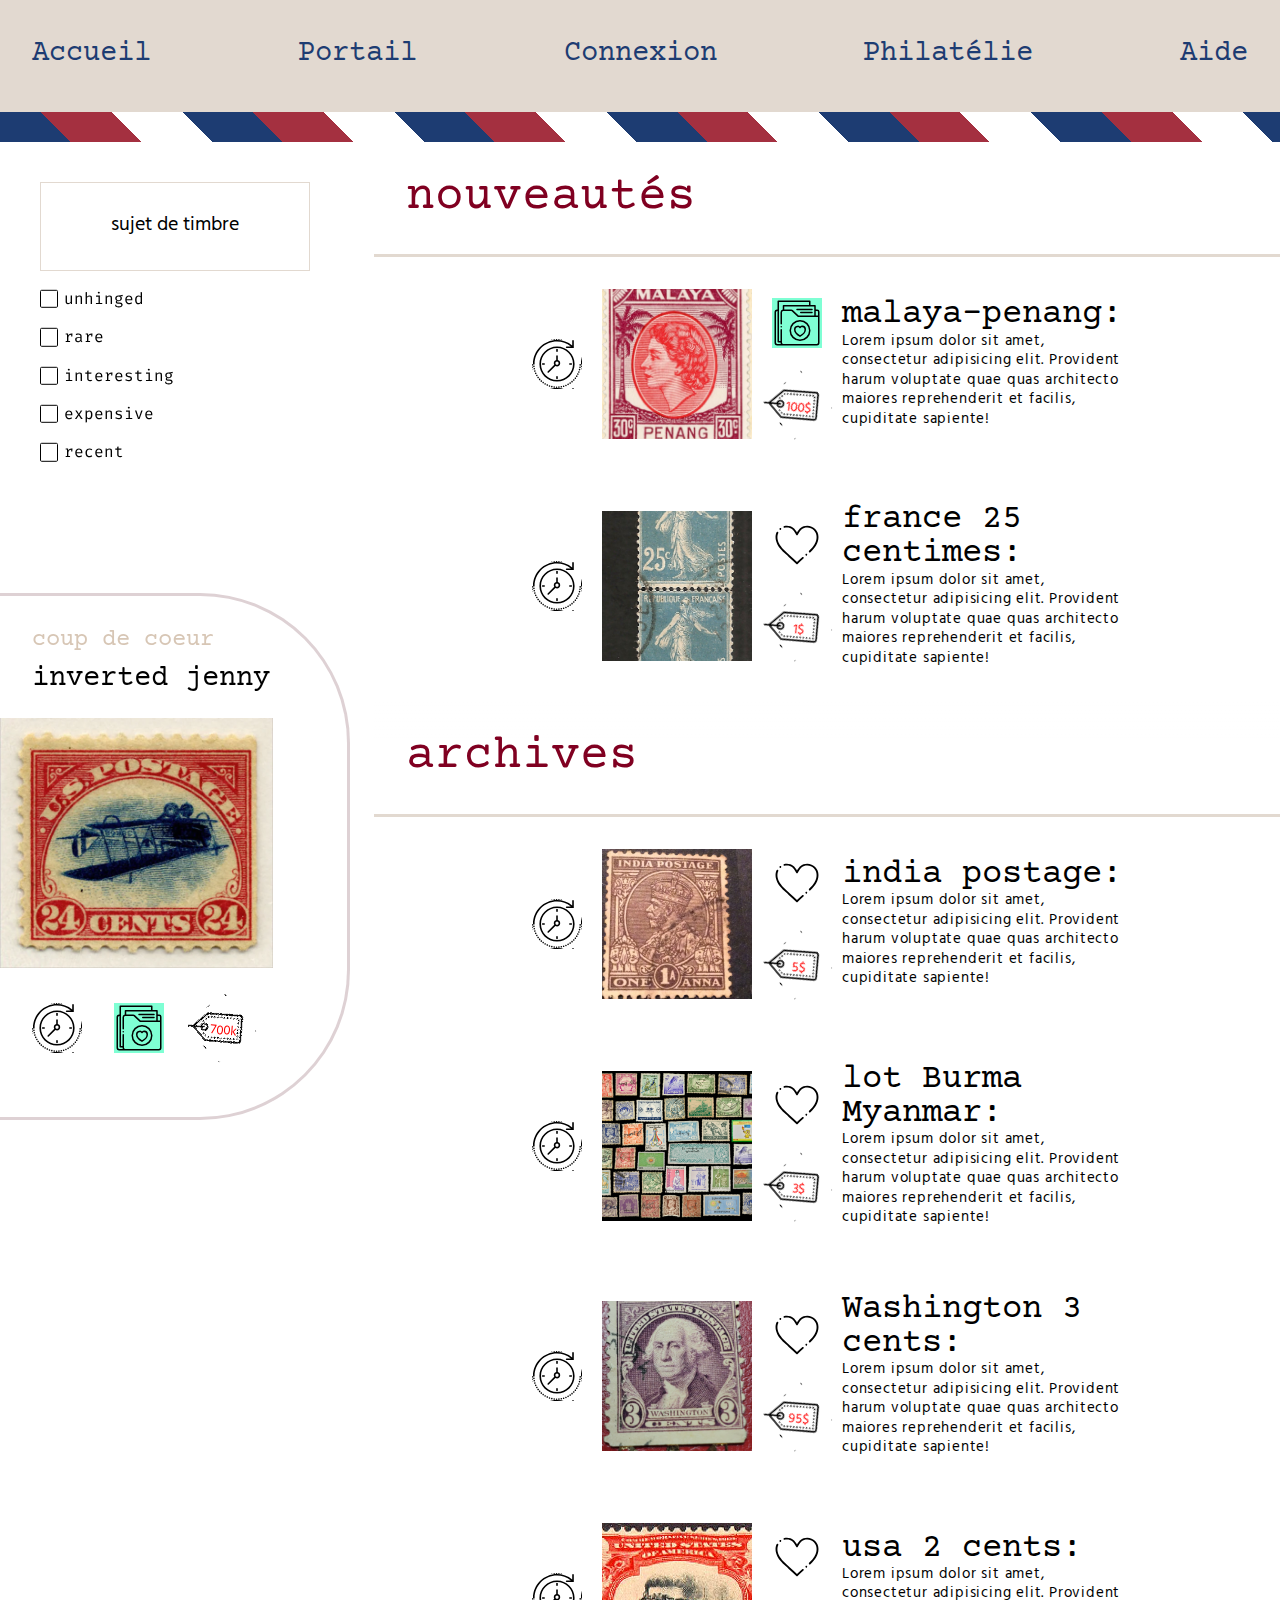
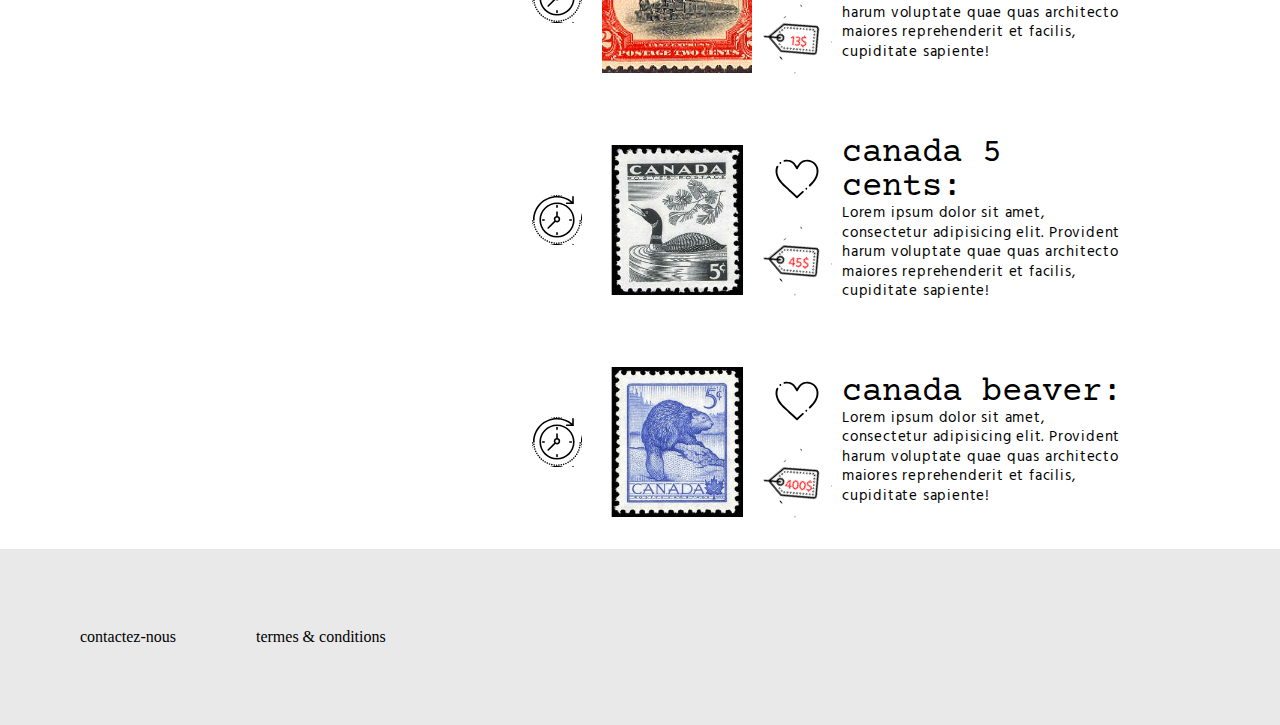
==== index.html @ ad372ed3 "orthographe" ====
<!DOCTYPE html>
<html lang="en">
<head>
    <meta charset="UTF-8">
    <meta http-equiv="X-UA-Compatible" content="IE=edge">
    <meta name="viewport" content="width=device-width, initial-scale=1.0">
    <link rel="stylesheet" href="assets/css/styles.css">
    <title>Stampee|Enchères</title>
</head>
<body>
    <nav class="nav-principale">
        <div class="nav-principale-toggle">
            <input id="menu-toggle" type="checkbox" />
            <label class="menu-close" for="menu-toggle">✕</label>
            <label class="menu-open" for="menu-toggle">☰</label>
            <div class="nav-principale-options">
                <a href="#">Accueil</a>
                <a href="#">Portail</a>
                <a href="#">Connexion</a>
                <a href="#">Philatélie</a>
                <a href="#">Aide</a>
            </div>
        </div>
    </nav>
    <div class="airmail-stripes"></div>

    <div class="sections-filtres-timbres">
        <div class="filtres-conteneur">
            <form class="filtres-catalogue">
                <select name="theme" id="">theme
                    <option value="">sujet de timbre</option>
                    <option value="dog">Dog</option>
                    <option value="cat">Cat</option>
                    <option value="hamster">Hamster</option>
                    <option value="parrot">Parrot</option>
                    <option value="spider">Spider</option>
                    <option value="goldfish">Goldfish</option>
                </select>
                <label>
                    <input type="checkbox" name="" id="">
                    unhinged
                </label>
                <label>
                    <input type="checkbox" name="" id="">
                    rare
                </label>
                <label>
                    <input type="checkbox" name="" id="">
                    interesting
                </label>
                <label>
                    <input type="checkbox" name="" id="">
                    expensive
                </label>
                <label>
                    <input type="checkbox" name="" id="">
                    recent
                </label>
            </form>
            <div class="carte-vedette-mini">
                <h3>coup de coeur</h3>
                <h4>inverted jenny</h4>
                <img src="assets/img/inverted-jenny.webp" alt="">
                <div class="timbre-boutons">
                    <button class="button timbre-temps"src="assets/icons/clock.svg"></button>
                    <button class="button timbre-suivre active"></button>
                    <button class="timbre-bid"><span>700k</span></button>
                </div>
            </div>
            
        </div>

        
        <div class="boite-cartes-timbre-catalogue">
            <h2 class="category-title">nouveautés</h2>
            <article class="carte-timbre-catalogue">
                <button class="button timbre-temps"src="assets/icons/clock.svg"></button>
                <img src="assets/img/malaya-penang-30cents.jpg" alt="">
                <div class="timbre-boutons">
                    <button class="button timbre-suivre active"></button>
                    <button class="timbre-bid active"><span>100$</span></button>
                </div>
                <div class="text-timbre">
                    <h4 class="timbre-nom">malaya-penang</h4>
                    <p class="timbre-description">Lorem ipsum dolor sit amet, consectetur adipisicing elit. Provident harum voluptate quae quas architecto maiores reprehenderit et facilis, cupiditate sapiente! </p>
                </div>
            </article>
            <article class="carte-timbre-catalogue">
                <button class="button timbre-temps"src="assets/icons/clock.svg"></button>
                <img src="assets/img/france-25centimes.jpg" alt="">
                <div class="timbre-boutons">
                    <button class="button timbre-suivre"></button>
                    <button class="timbre-bid"><span>1$</span></button>
                </div>
                <div class="text-timbre">
                    <h4 class="timbre-nom">france 25 centimes</h4>
                    <p class="timbre-description">Lorem ipsum dolor sit amet, consectetur adipisicing elit. Provident harum voluptate quae quas architecto maiores reprehenderit et facilis, cupiditate sapiente! </p>
                </div>
            </article>
            <h2 class="category-title">archives</h2>
            <article class="carte-timbre-catalogue">
                <button class="button timbre-temps"src="assets/icons/clock.svg"></button>
                <img src="assets/img/india-postage-1a.jpg" alt="">
                <div class="timbre-boutons">
                    <button class="button timbre-suivre"></button>
                    <button class="timbre-bid"><span>5$</span></button>
                </div>
                <div class="text-timbre">
                    <h4 class="timbre-nom">india postage</h4>
                    <p class="timbre-description">Lorem ipsum dolor sit amet, consectetur adipisicing elit. Provident harum voluptate quae quas architecto maiores reprehenderit et facilis, cupiditate sapiente! </p>
                </div>
            </article>
            <article class="carte-timbre-catalogue">
                <button class="button timbre-temps"src="assets/icons/clock.svg"></button>
                <img src="assets/img/lot-burma-myanmar.jpg" alt="">
                <div class="timbre-boutons">
                    <button class="button timbre-suivre"></button>
                    <button class="timbre-bid"><span>3$</span></button>
                </div>
                <div class="text-timbre">
                    <h4 class="timbre-nom">lot Burma Myanmar</h4>
                    <p class="timbre-description">Lorem ipsum dolor sit amet, consectetur adipisicing elit. Provident harum voluptate quae quas architecto maiores reprehenderit et facilis, cupiditate sapiente! </p>
                </div>
            </article>
            <article class="carte-timbre-catalogue">
                <button class="button timbre-temps"src="assets/icons/clock.svg"></button>
                <img src="assets/img/washington-3cents.webp" alt="">
                <div class="timbre-boutons">
                    <button class="button timbre-suivre"></button>
                    <button class="timbre-bid"><span>95$</span></button>
                </div>
                <div class="text-timbre">
                    <h4 class="timbre-nom">Washington 3 cents</h4>
                    <p class="timbre-description">Lorem ipsum dolor sit amet, consectetur adipisicing elit. Provident harum voluptate quae quas architecto maiores reprehenderit et facilis, cupiditate sapiente! </p>
                </div>
            </article>
            <article class="carte-timbre-catalogue">
                <button class="button timbre-temps"src="assets/icons/clock.svg"></button>
                <img src="assets/img/usa-2cents.jpg" alt="">
                <div class="timbre-boutons">
                    <button class="button timbre-suivre"></button>
                    <button class="timbre-bid"><span>13$</span></button>
                </div>
                <div class="text-timbre">
                    <h4 class="timbre-nom">usa 2 cents</h4>
                    <p class="timebre-description">Lorem ipsum dolor sit amet, consectetur adipisicing elit. Provident harum voluptate quae quas architecto maiores reprehenderit et facilis, cupiditate sapiente! </p>
                </div>
            </article>
            <article class="carte-timbre-catalogue">
                <button class="button timbre-temps"src="assets/icons/clock.svg"></button>
                <img src="assets/img/canada-5cents.jpg" alt="">
                <div class="timbre-boutons">
                    <button class="button timbre-suivre"></button>
                    <button class="timbre-bid"><span>45$</span></button>
                </div>
                <div class="text-timbre">
                    <h4 class="timbre-nom">canada 5 cents</h4>
                    <p class="timebre-description">Lorem ipsum dolor sit amet, consectetur adipisicing elit. Provident harum voluptate quae quas architecto maiores reprehenderit et facilis, cupiditate sapiente! </p>
                </div>
            </article>
            <article class="carte-timbre-catalogue">
                <button class="button timbre-temps"src="assets/icons/clock.svg"></button>
                <img src="assets/img/canada-5cents-beaver.jpg" alt="">
                <div class="timbre-boutons">
                    <button class="button timbre-suivre"></button>
                    <button class="timbre-bid"><span>400$</span></button>
                </div>
                <div class="text-timbre">
                    <h4 class="timbre-nom">canada beaver</h4>
                    <p class="timebre-description">Lorem ipsum dolor sit amet, consectetur adipisicing elit. Provident harum voluptate quae quas architecto maiores reprehenderit et facilis, cupiditate sapiente! </p>
                </div>
            </article>
        </div>
    </div>

    <footer>
        <nav class="nav-secondaire">
            <a href="#">contactez-nous</a>
            <a href="#">termes & conditions</a>
        </nav>
    </footer>
    
</body>
</html>
---- assets/css/styles.css ----
/*variables*/
@import url(variables/colours.css);
@import url(variables/spacing.css);
@import url(variables/typography.css);
/*reset*/
@import url(reset/reset.css);

/*base*/
@import url(base/spacing.css);
@import url(base/typography.css);

/*components*/
@import url(components/carte-timbre-catalogue.css);
@import url(components/filtres-catalogue.css);
@import url(components/cate-timbre-vedette.css);
@import url(components/carte-vedette-mini.css);

/*layouts*/
@import url(layouts/sections-filtres-timbres.css);
@import url(layouts/nav-principale.css);
@import url(layouts/nav-secondaire.css);
@import url(layouts/boite-cartes-timbre-catalogue.css);
@import url(layouts/filtres-conteneur.css);

/*atoms*/
@import url(atoms/button.css);
@import url(atoms/category-title.css);
@import url(atoms/timbre-bid.css);
@import url(atoms/timbre-suivre.css);
@import url(atoms/select.css);
@import url(atoms/timbre-temps.css);
@import url(atoms/airmail-stripes.css);
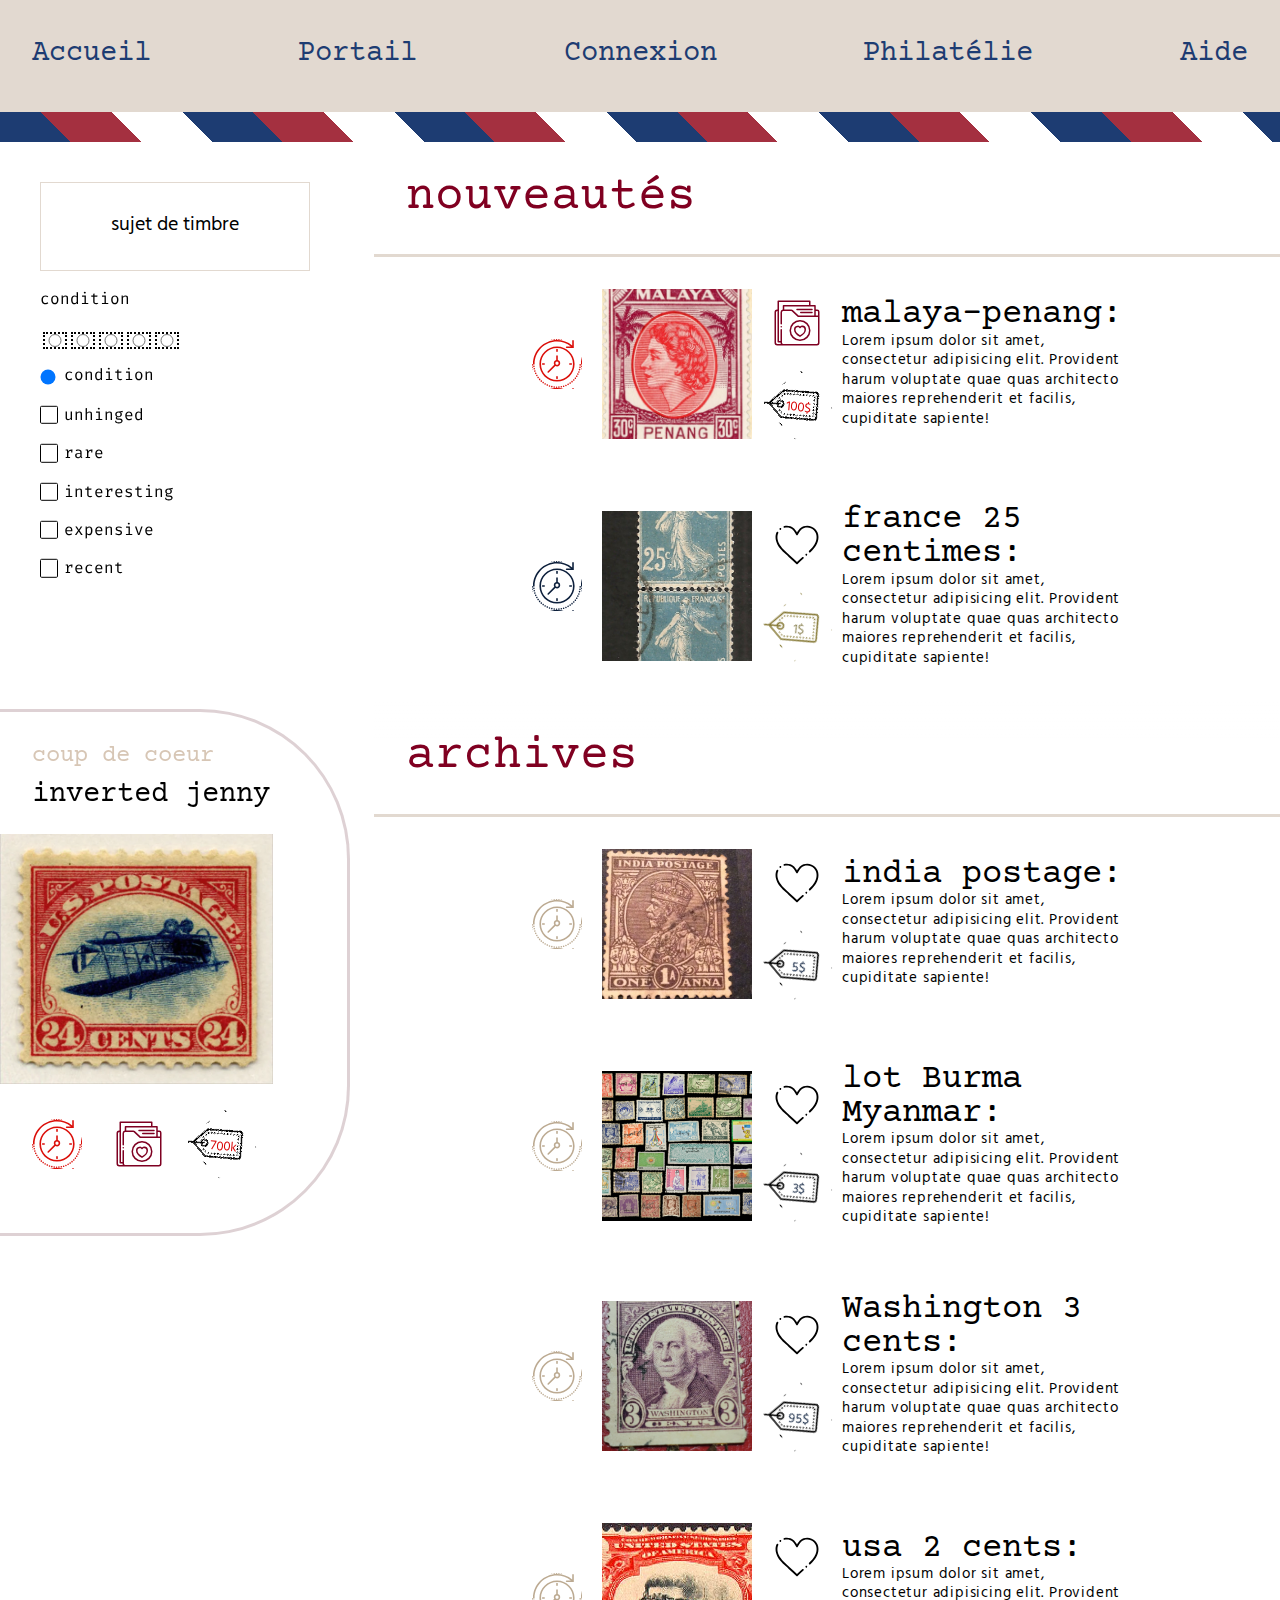
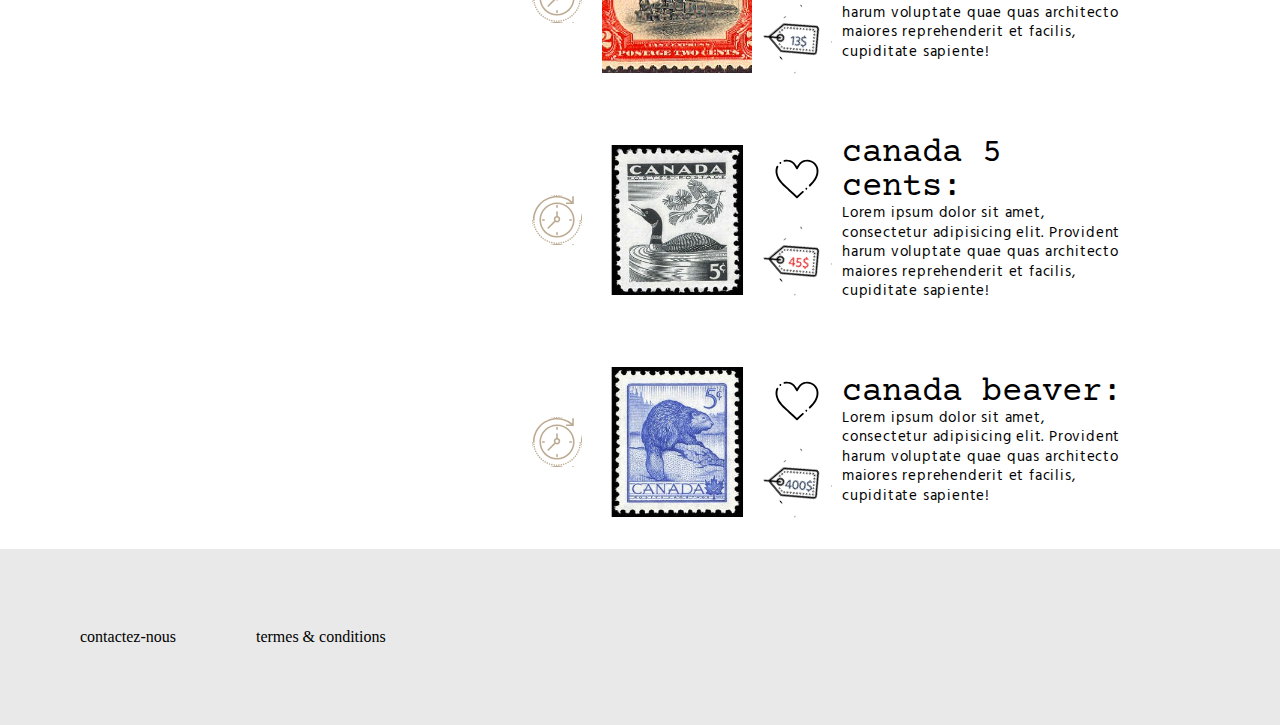
==== commit 74bb1845: "buttons, and starting on filters" ====
--- a/index.html
+++ b/index.html
@@ -36,6 +36,20 @@
                     <option value="spider">Spider</option>
                     <option value="goldfish">Goldfish</option>
                 </select>
+                <div class="section-radios">
+                    <label for="condition">condition</label>
+                    <div>
+                        <input type="radio" name="condition" value="1">
+                        <input type="radio" name="condition" value="2">
+                        <input type="radio" name="condition" value="3">
+                        <input type="radio" name="condition" value="4">
+                        <input type="radio" name="condition" value="5">
+                    </div>
+                </div>
+                <label>
+                    <input type="range" name="filter-condition" id="">
+                    condition
+                </label>
                 <label>
                     <input type="checkbox" name="" id="">
                     unhinged
@@ -57,14 +71,15 @@
                     recent
                 </label>
             </form>
+
             <div class="carte-vedette-mini">
                 <h3>coup de coeur</h3>
                 <h4>inverted jenny</h4>
                 <img src="assets/img/inverted-jenny.webp" alt="">
                 <div class="timbre-boutons">
-                    <button class="button timbre-temps"src="assets/icons/clock.svg"></button>
+                    <button data-timeup="soon" class="button timbre-temps"src="assets/icons/clock.svg"></button>
                     <button class="button timbre-suivre active"></button>
-                    <button class="timbre-bid"><span>700k</span></button>
+                    <button  data-bid="outbid" class="timbre-bid"><span>700k</span></button>
                 </div>
             </div>
             
@@ -72,74 +87,81 @@
 
         
         <div class="boite-cartes-timbre-catalogue">
+
             <h2 class="category-title">nouveautés</h2>
             <article class="carte-timbre-catalogue">
-                <button class="button timbre-temps"src="assets/icons/clock.svg"></button>
+                <button data-timeup="soon" class="button timbre-temps" src="assets/icons/clock.svg"></button>
                 <img src="assets/img/malaya-penang-30cents.jpg" alt="">
                 <div class="timbre-boutons">
                     <button class="button timbre-suivre active"></button>
-                    <button class="timbre-bid active"><span>100$</span></button>
+                    <button data-bid="outbid" class="timbre-bid active"><span>100$</span></button>
                 </div>
                 <div class="text-timbre">
                     <h4 class="timbre-nom">malaya-penang</h4>
                     <p class="timbre-description">Lorem ipsum dolor sit amet, consectetur adipisicing elit. Provident harum voluptate quae quas architecto maiores reprehenderit et facilis, cupiditate sapiente! </p>
                 </div>
             </article>
-            <article class="carte-timbre-catalogue">
-                <button class="button timbre-temps"src="assets/icons/clock.svg"></button>
+
+            <article class="carte-timbre-catalogue">
+                <button data-timeup="later" class="button timbre-temps"src="assets/icons/clock.svg"></button>
                 <img src="assets/img/france-25centimes.jpg" alt="">
                 <div class="timbre-boutons">
                     <button class="button timbre-suivre"></button>
-                    <button class="timbre-bid"><span>1$</span></button>
+                    <button data-bid="front-runner" class="timbre-bid"><span>1$</span></button>
                 </div>
                 <div class="text-timbre">
                     <h4 class="timbre-nom">france 25 centimes</h4>
                     <p class="timbre-description">Lorem ipsum dolor sit amet, consectetur adipisicing elit. Provident harum voluptate quae quas architecto maiores reprehenderit et facilis, cupiditate sapiente! </p>
                 </div>
             </article>
+
             <h2 class="category-title">archives</h2>
-            <article class="carte-timbre-catalogue">
-                <button class="button timbre-temps"src="assets/icons/clock.svg"></button>
+
+            <article class="carte-timbre-catalogue">
+                <button data-timeup="over" class="button timbre-temps"src="assets/icons/clock.svg"></button>
                 <img src="assets/img/india-postage-1a.jpg" alt="">
                 <div class="timbre-boutons">
                     <button class="button timbre-suivre"></button>
-                    <button class="timbre-bid"><span>5$</span></button>
+                    <button  data-bid="" class="timbre-bid"><span>5$</span></button>
                 </div>
                 <div class="text-timbre">
                     <h4 class="timbre-nom">india postage</h4>
                     <p class="timbre-description">Lorem ipsum dolor sit amet, consectetur adipisicing elit. Provident harum voluptate quae quas architecto maiores reprehenderit et facilis, cupiditate sapiente! </p>
                 </div>
             </article>
-            <article class="carte-timbre-catalogue">
-                <button class="button timbre-temps"src="assets/icons/clock.svg"></button>
+
+            <article class="carte-timbre-catalogue">
+                <button data-timeup="over" class="button timbre-temps"src="assets/icons/clock.svg"></button>
                 <img src="assets/img/lot-burma-myanmar.jpg" alt="">
                 <div class="timbre-boutons">
                     <button class="button timbre-suivre"></button>
-                    <button class="timbre-bid"><span>3$</span></button>
+                    <button  data-bid="" class="timbre-bid"><span>3$</span></button>
                 </div>
                 <div class="text-timbre">
                     <h4 class="timbre-nom">lot Burma Myanmar</h4>
                     <p class="timbre-description">Lorem ipsum dolor sit amet, consectetur adipisicing elit. Provident harum voluptate quae quas architecto maiores reprehenderit et facilis, cupiditate sapiente! </p>
                 </div>
             </article>
-            <article class="carte-timbre-catalogue">
-                <button class="button timbre-temps"src="assets/icons/clock.svg"></button>
+
+            <article class="carte-timbre-catalogue">
+                <button data-timeup="over" class="button timbre-temps"src="assets/icons/clock.svg"></button>
                 <img src="assets/img/washington-3cents.webp" alt="">
                 <div class="timbre-boutons">
                     <button class="button timbre-suivre"></button>
-                    <button class="timbre-bid"><span>95$</span></button>
+                    <button data-bid="" class="timbre-bid"><span>95$</span></button>
                 </div>
                 <div class="text-timbre">
                     <h4 class="timbre-nom">Washington 3 cents</h4>
                     <p class="timbre-description">Lorem ipsum dolor sit amet, consectetur adipisicing elit. Provident harum voluptate quae quas architecto maiores reprehenderit et facilis, cupiditate sapiente! </p>
                 </div>
             </article>
-            <article class="carte-timbre-catalogue">
-                <button class="button timbre-temps"src="assets/icons/clock.svg"></button>
+
+            <article class="carte-timbre-catalogue">
+                <button data-timeup="over" class="button timbre-temps"src="assets/icons/clock.svg"></button>
                 <img src="assets/img/usa-2cents.jpg" alt="">
                 <div class="timbre-boutons">
                     <button class="button timbre-suivre"></button>
-                    <button class="timbre-bid"><span>13$</span></button>
+                    <button data-bid="" class="timbre-bid"><span>13$</span></button>
                 </div>
                 <div class="text-timbre">
                     <h4 class="timbre-nom">usa 2 cents</h4>
@@ -147,29 +169,31 @@
                 </div>
             </article>
             <article class="carte-timbre-catalogue">
-                <button class="button timbre-temps"src="assets/icons/clock.svg"></button>
+                <button data-timeup="over" class="button timbre-temps"src="assets/icons/clock.svg"></button>
                 <img src="assets/img/canada-5cents.jpg" alt="">
                 <div class="timbre-boutons">
                     <button class="button timbre-suivre"></button>
-                    <button class="timbre-bid"><span>45$</span></button>
+                    <button data-bid="outbid" class="timbre-bid"><span>45$</span></button>
                 </div>
                 <div class="text-timbre">
                     <h4 class="timbre-nom">canada 5 cents</h4>
                     <p class="timebre-description">Lorem ipsum dolor sit amet, consectetur adipisicing elit. Provident harum voluptate quae quas architecto maiores reprehenderit et facilis, cupiditate sapiente! </p>
                 </div>
             </article>
-            <article class="carte-timbre-catalogue">
-                <button class="button timbre-temps"src="assets/icons/clock.svg"></button>
+
+            <article class="carte-timbre-catalogue">
+                <button data-timeup="over" class="button timbre-temps"src="assets/icons/clock.svg"></button>
                 <img src="assets/img/canada-5cents-beaver.jpg" alt="">
                 <div class="timbre-boutons">
                     <button class="button timbre-suivre"></button>
-                    <button class="timbre-bid"><span>400$</span></button>
+                    <button data-bid="" class="timbre-bid"><span>400$</span></button>
                 </div>
                 <div class="text-timbre">
                     <h4 class="timbre-nom">canada beaver</h4>
                     <p class="timebre-description">Lorem ipsum dolor sit amet, consectetur adipisicing elit. Provident harum voluptate quae quas architecto maiores reprehenderit et facilis, cupiditate sapiente! </p>
                 </div>
             </article>
+
         </div>
     </div>
 
--- a/assets/css/styles.css
+++ b/assets/css/styles.css
@@ -14,6 +14,7 @@
 @import url(components/filtres-catalogue.css);
 @import url(components/cate-timbre-vedette.css);
 @import url(components/carte-vedette-mini.css);
+@import url(components/section-radios.css);
 
 /*layouts*/
 @import url(layouts/sections-filtres-timbres.css);
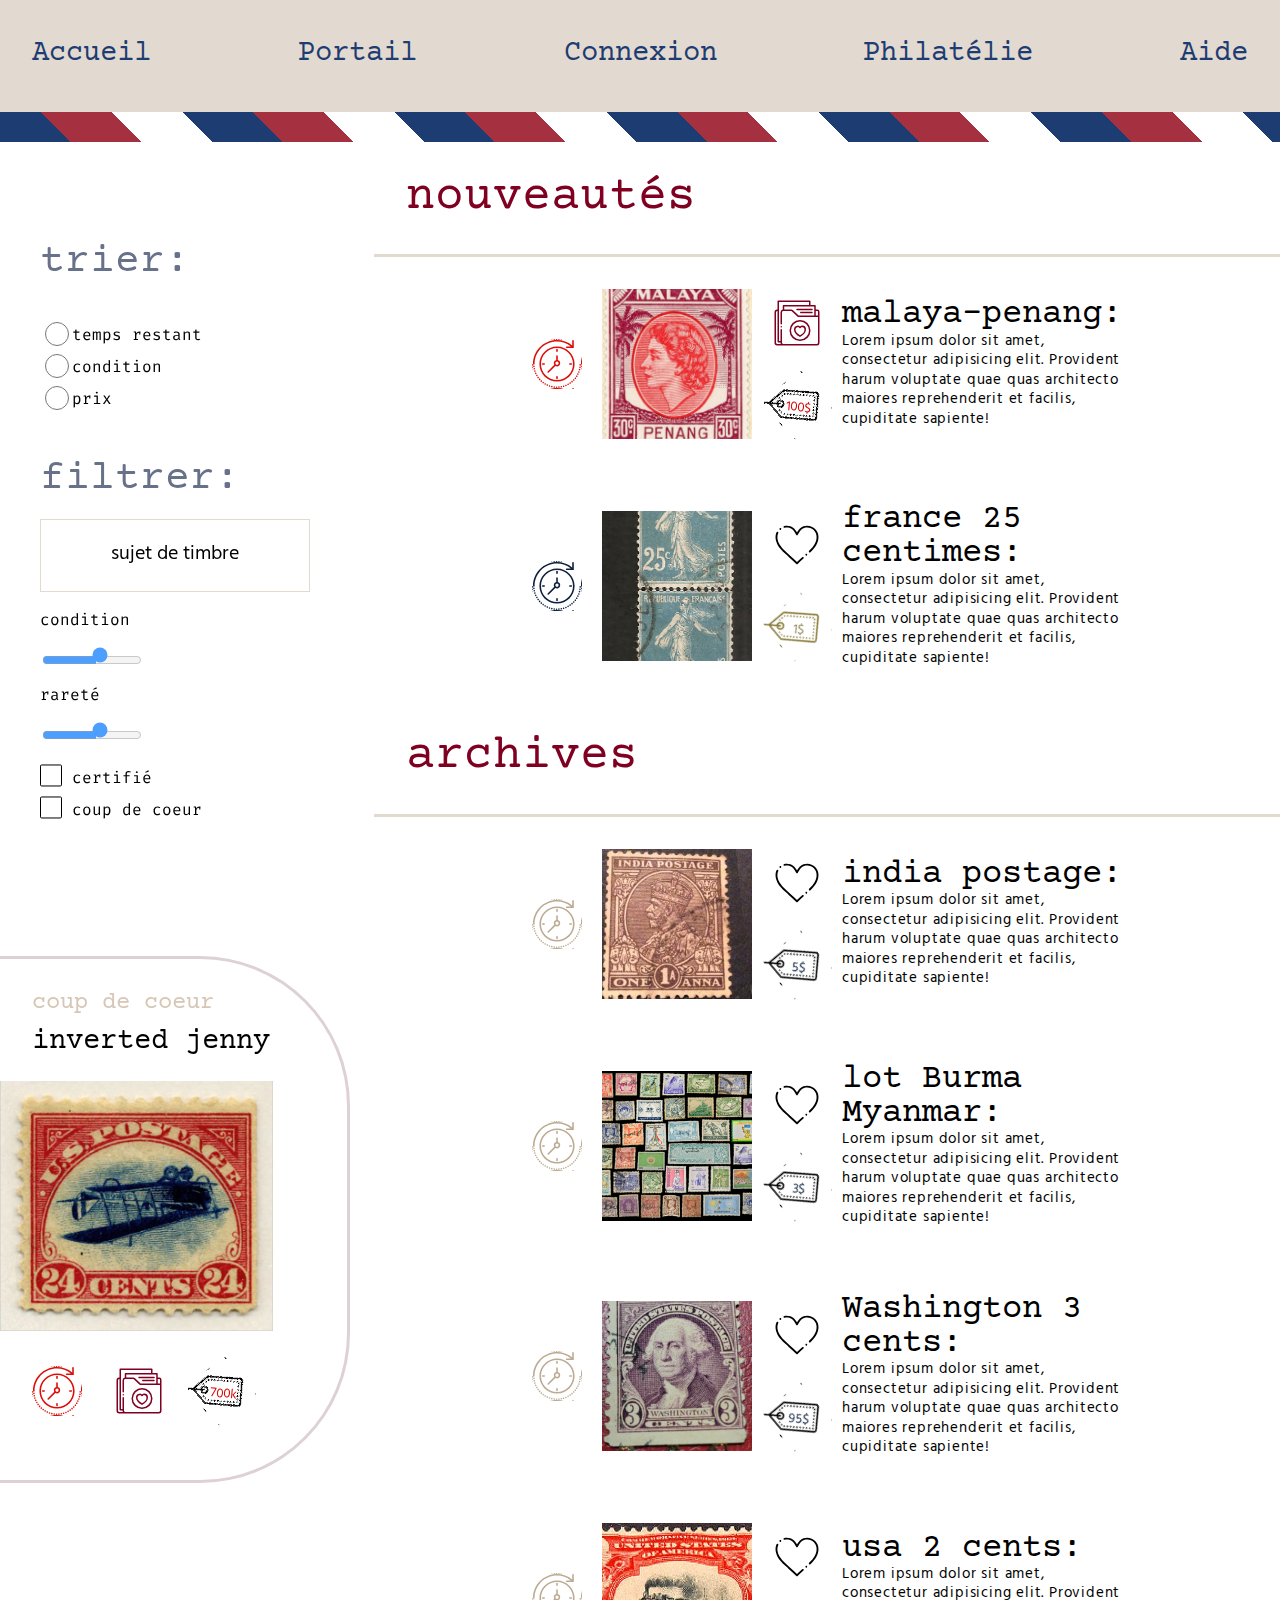
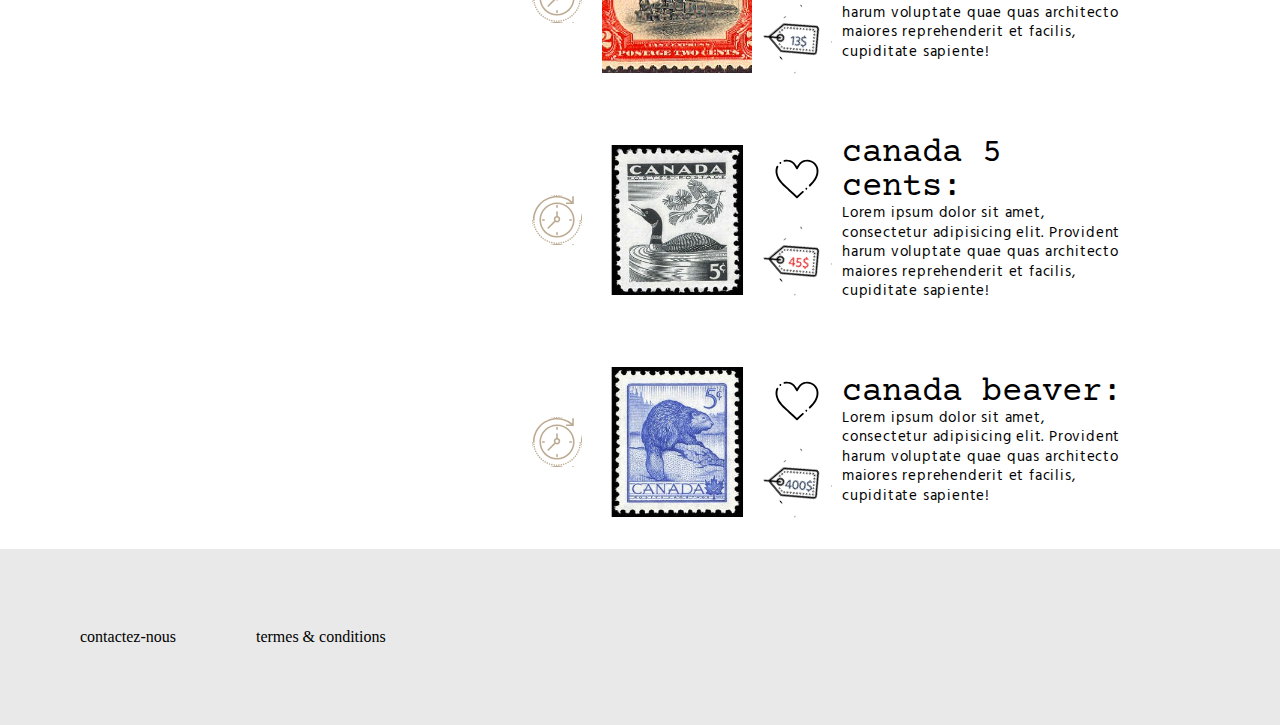
==== commit b9cacd57: "filtres etc." ====
--- a/index.html
+++ b/index.html
@@ -27,49 +27,67 @@
     <div class="sections-filtres-timbres">
         <div class="filtres-conteneur">
             <form class="filtres-catalogue">
+                <h2>trier: </h2>    
+                <div class="section-radios">
+                    <div class="ascendant">
+                        <input type="radio" name="ordre-sujet" value="temps" id="temps">
+                        <label for="temps">
+                            temps&nbsp;restant
+                        </label>
+                    </div>
+                    <div class="ascendant">
+                        <input type="radio" name="ordre-sujet" value="condition" id="condition">
+                        <label for="condition">
+                            condition
+                        </label>
+                    </div>
+                    <div class="ascendant">
+                        <input type="radio" name="ordre-sujet" value="prix" id="prix">
+                        <label for="prix">
+                            prix
+                        </label>
+                    </div>
+                </div>
+
+                <h2>filtrer: </h2>   
                 <select name="theme" id="">theme
                     <option value="">sujet de timbre</option>
-                    <option value="dog">Dog</option>
-                    <option value="cat">Cat</option>
-                    <option value="hamster">Hamster</option>
-                    <option value="parrot">Parrot</option>
-                    <option value="spider">Spider</option>
-                    <option value="goldfish">Goldfish</option>
+                    <option value="animal">animal</option>
+                    <option value="art">art</option>
+                    <option value="historique">historique</option>
+                    <option value="nature">nature</option>
+                    <option value="personne">personne</option>
+                    <option value="vehicule">vehicule</option>
                 </select>
-                <div class="section-radios">
-                    <label for="condition">condition</label>
+
+                <div class="range-filtres">
+                    <label>
+                        condition
+                    </label>
+                    <input type="range" name="filter-condition" id="" min="0" max="5" step="1">
+                </div>
+                <div class="range-filtres">
+                    <label>
+                        rareté
+                    </label>
+                    <input type="range" name="filter-rareté" id="" min="0" max="5" step="1">
+                </div>
+                
+                <div class="checkbox-filtres">
                     <div>
-                        <input type="radio" name="condition" value="1">
-                        <input type="radio" name="condition" value="2">
-                        <input type="radio" name="condition" value="3">
-                        <input type="radio" name="condition" value="4">
-                        <input type="radio" name="condition" value="5">
-                    </div>
-                </div>
-                <label>
-                    <input type="range" name="filter-condition" id="">
-                    condition
-                </label>
-                <label>
-                    <input type="checkbox" name="" id="">
-                    unhinged
-                </label>
-                <label>
-                    <input type="checkbox" name="" id="">
-                    rare
-                </label>
-                <label>
-                    <input type="checkbox" name="" id="">
-                    interesting
-                </label>
-                <label>
-                    <input type="checkbox" name="" id="">
-                    expensive
-                </label>
-                <label>
-                    <input type="checkbox" name="" id="">
-                    recent
-                </label>
+                        <input type="checkbox" name="certifie" id="certifie">
+                        <label for="certifie">
+                            certifié
+                        </label>
+                    </div>
+
+                    <div>
+                        <input type="checkbox" name="coup-de-coeur" id="coup-de-coeur">
+                        <label for="coup-de-coeur">
+                            coup de coeur
+                        </label>
+                    </div>
+                </div>
             </form>
 
             <div class="carte-vedette-mini">
--- a/assets/css/styles.css
+++ b/assets/css/styles.css
@@ -31,5 +31,7 @@
 @import url(atoms/select.css);
 @import url(atoms/timbre-temps.css);
 @import url(atoms/airmail-stripes.css);
+@import url(atoms/range-filtres.css);
+@import url(atoms/checkbox-filtres.css);
 
 
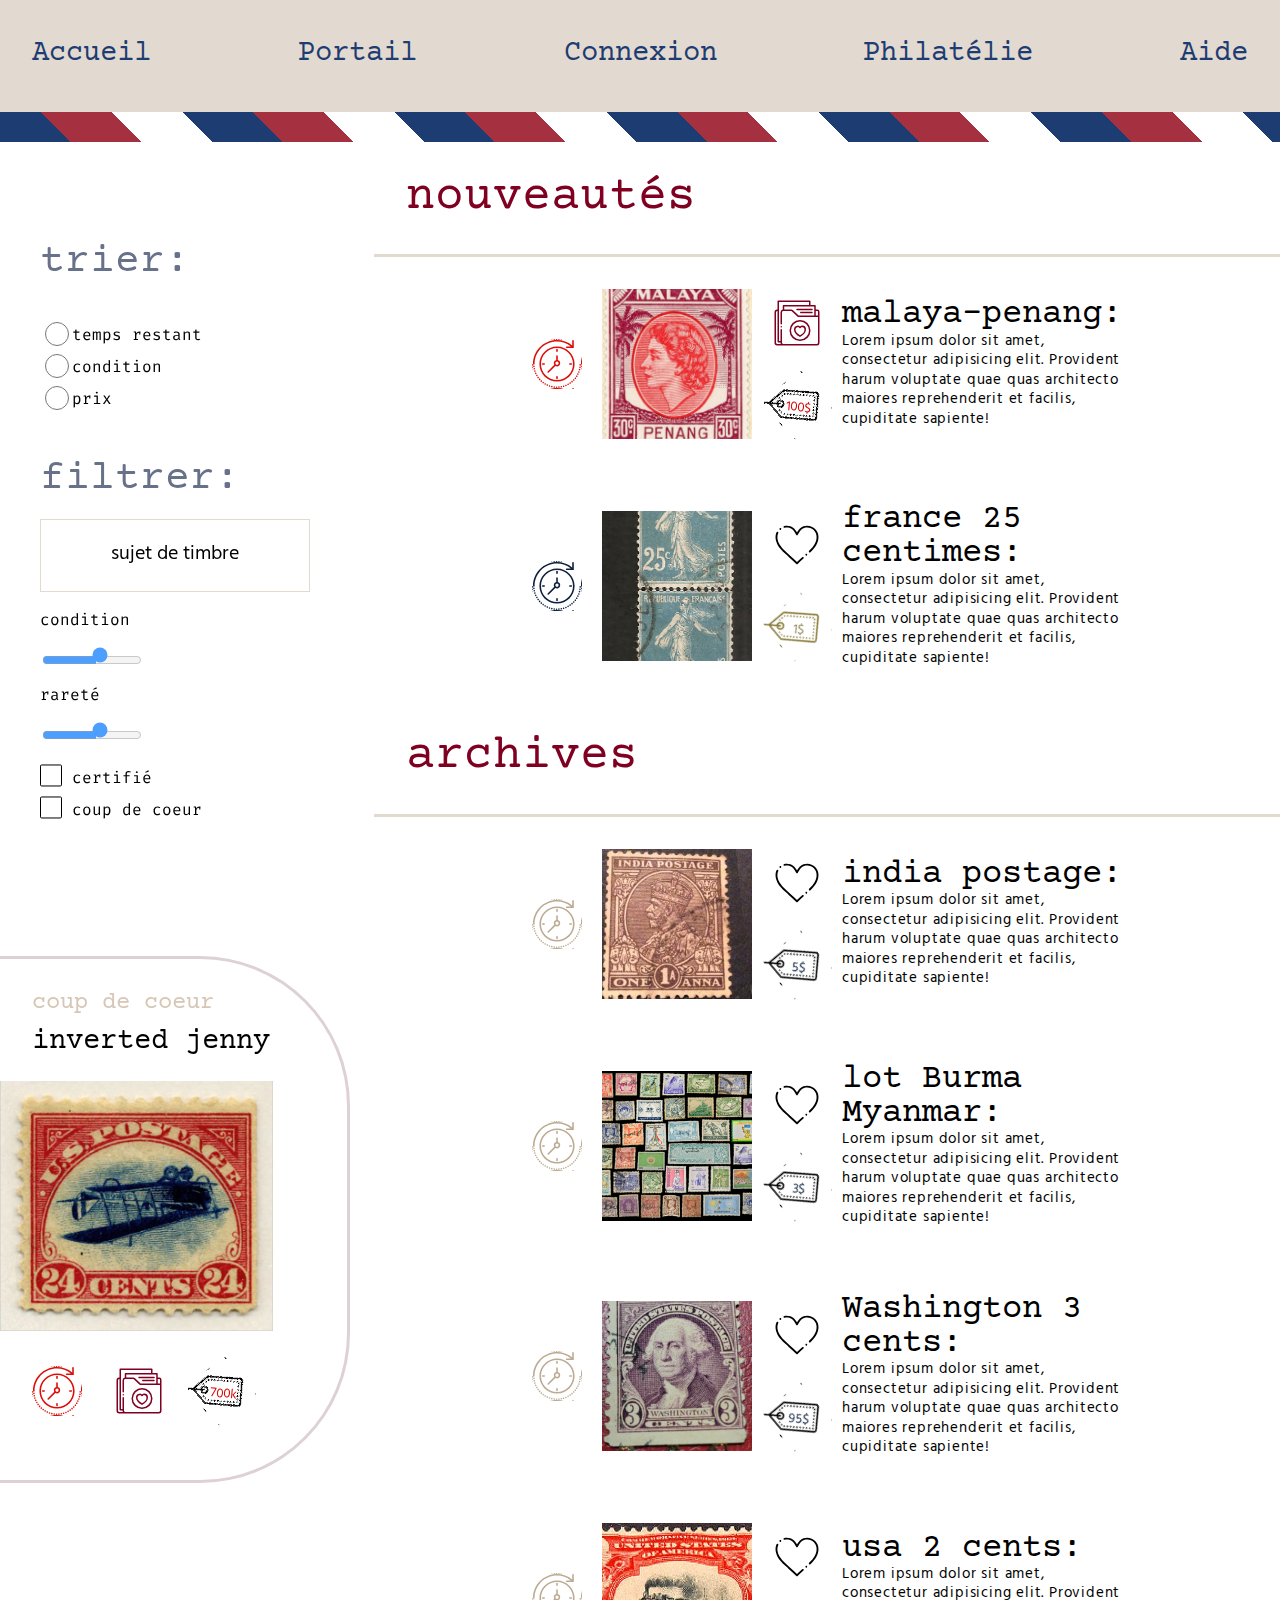
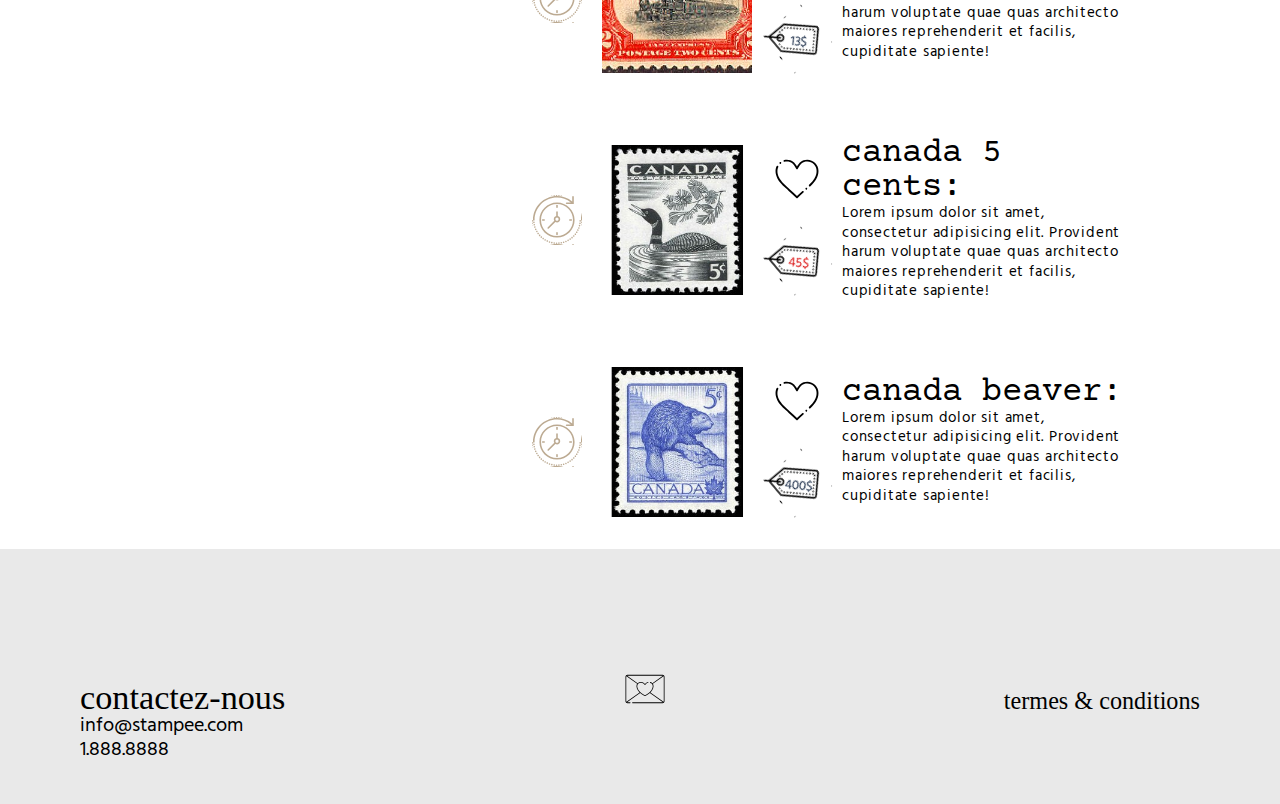
==== commit cfa8307b: "nav secondaire," ====
--- a/index.html
+++ b/index.html
@@ -217,8 +217,14 @@
 
     <footer>
         <nav class="nav-secondaire">
-            <a href="#">contactez-nous</a>
-            <a href="#">termes & conditions</a>
+            <div>
+                <a class="contact" href="#">contactez-nous</a>
+                <p>info@stampee.com</p>
+                <p>1.888.8888</p>
+            </div>
+            <div class="nav-image"></div>
+
+            <a class="terms-and-conditions" href="#">termes & conditions</a>
         </nav>
     </footer>
     
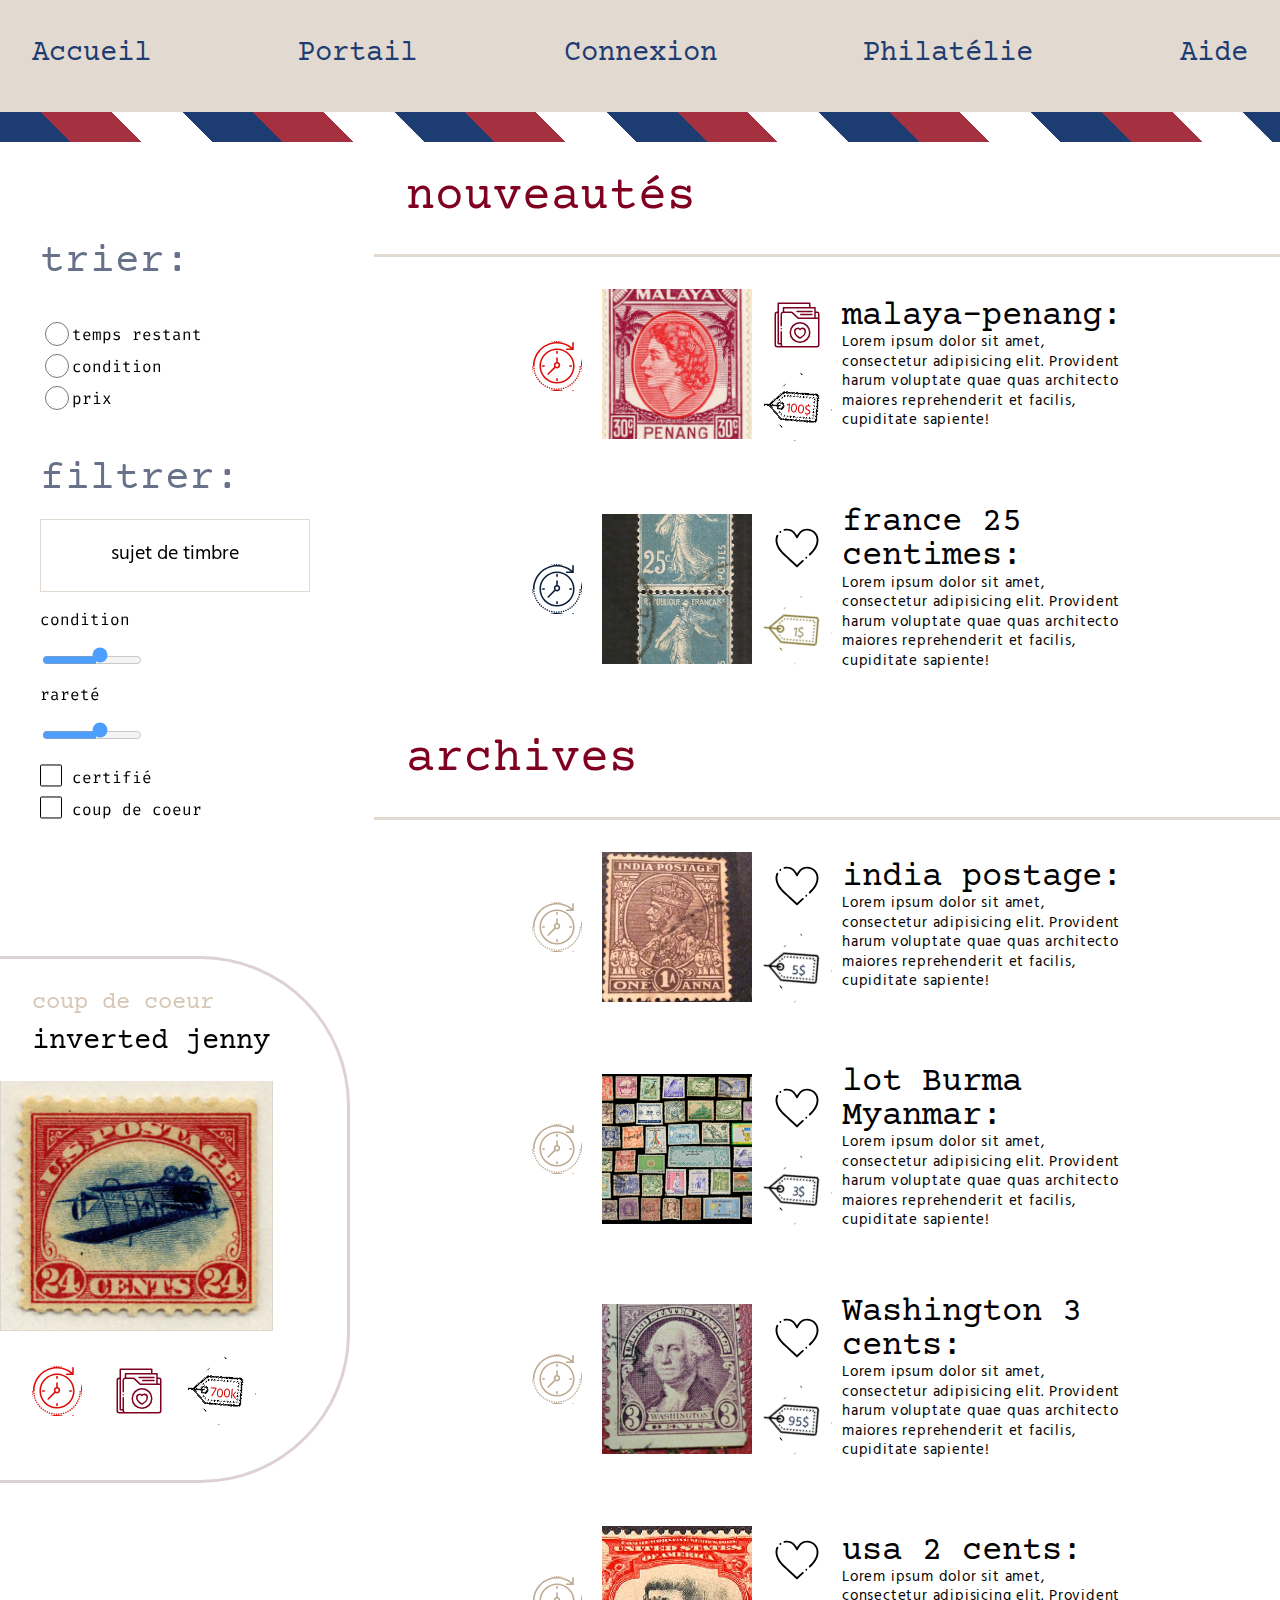
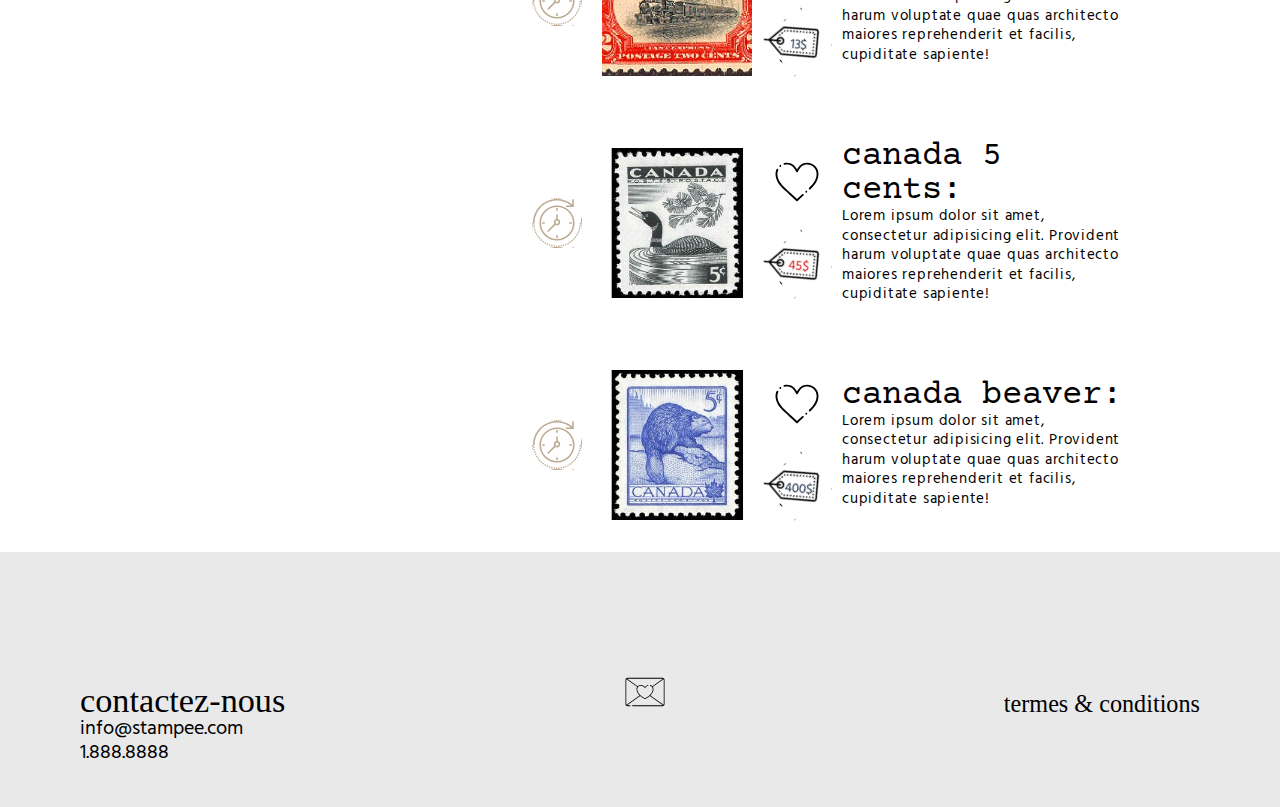
==== commit f19a11e5: "one stamp page" ====
--- a/index.html
+++ b/index.html
@@ -109,7 +109,9 @@
             <h2 class="category-title">nouveautés</h2>
             <article class="carte-timbre-catalogue">
                 <button data-timeup="soon" class="button timbre-temps" src="assets/icons/clock.svg"></button>
-                <img src="assets/img/malaya-penang-30cents.jpg" alt="">
+                <a href="./page-timbre.html">
+                    <img src="assets/img/malaya-penang-30cents.jpg" alt="" >
+                </a>
                 <div class="timbre-boutons">
                     <button class="button timbre-suivre active"></button>
                     <button data-bid="outbid" class="timbre-bid active"><span>100$</span></button>
--- a/assets/css/styles.css
+++ b/assets/css/styles.css
@@ -15,6 +15,7 @@
 @import url(components/cate-timbre-vedette.css);
 @import url(components/carte-vedette-mini.css);
 @import url(components/section-radios.css);
+@import url(components/boite-timbre-seul.css);
 
 /*layouts*/
 @import url(layouts/sections-filtres-timbres.css);
@@ -33,5 +34,6 @@
 @import url(atoms/airmail-stripes.css);
 @import url(atoms/range-filtres.css);
 @import url(atoms/checkbox-filtres.css);
+@import url(atoms/image-principale.css);
 
 
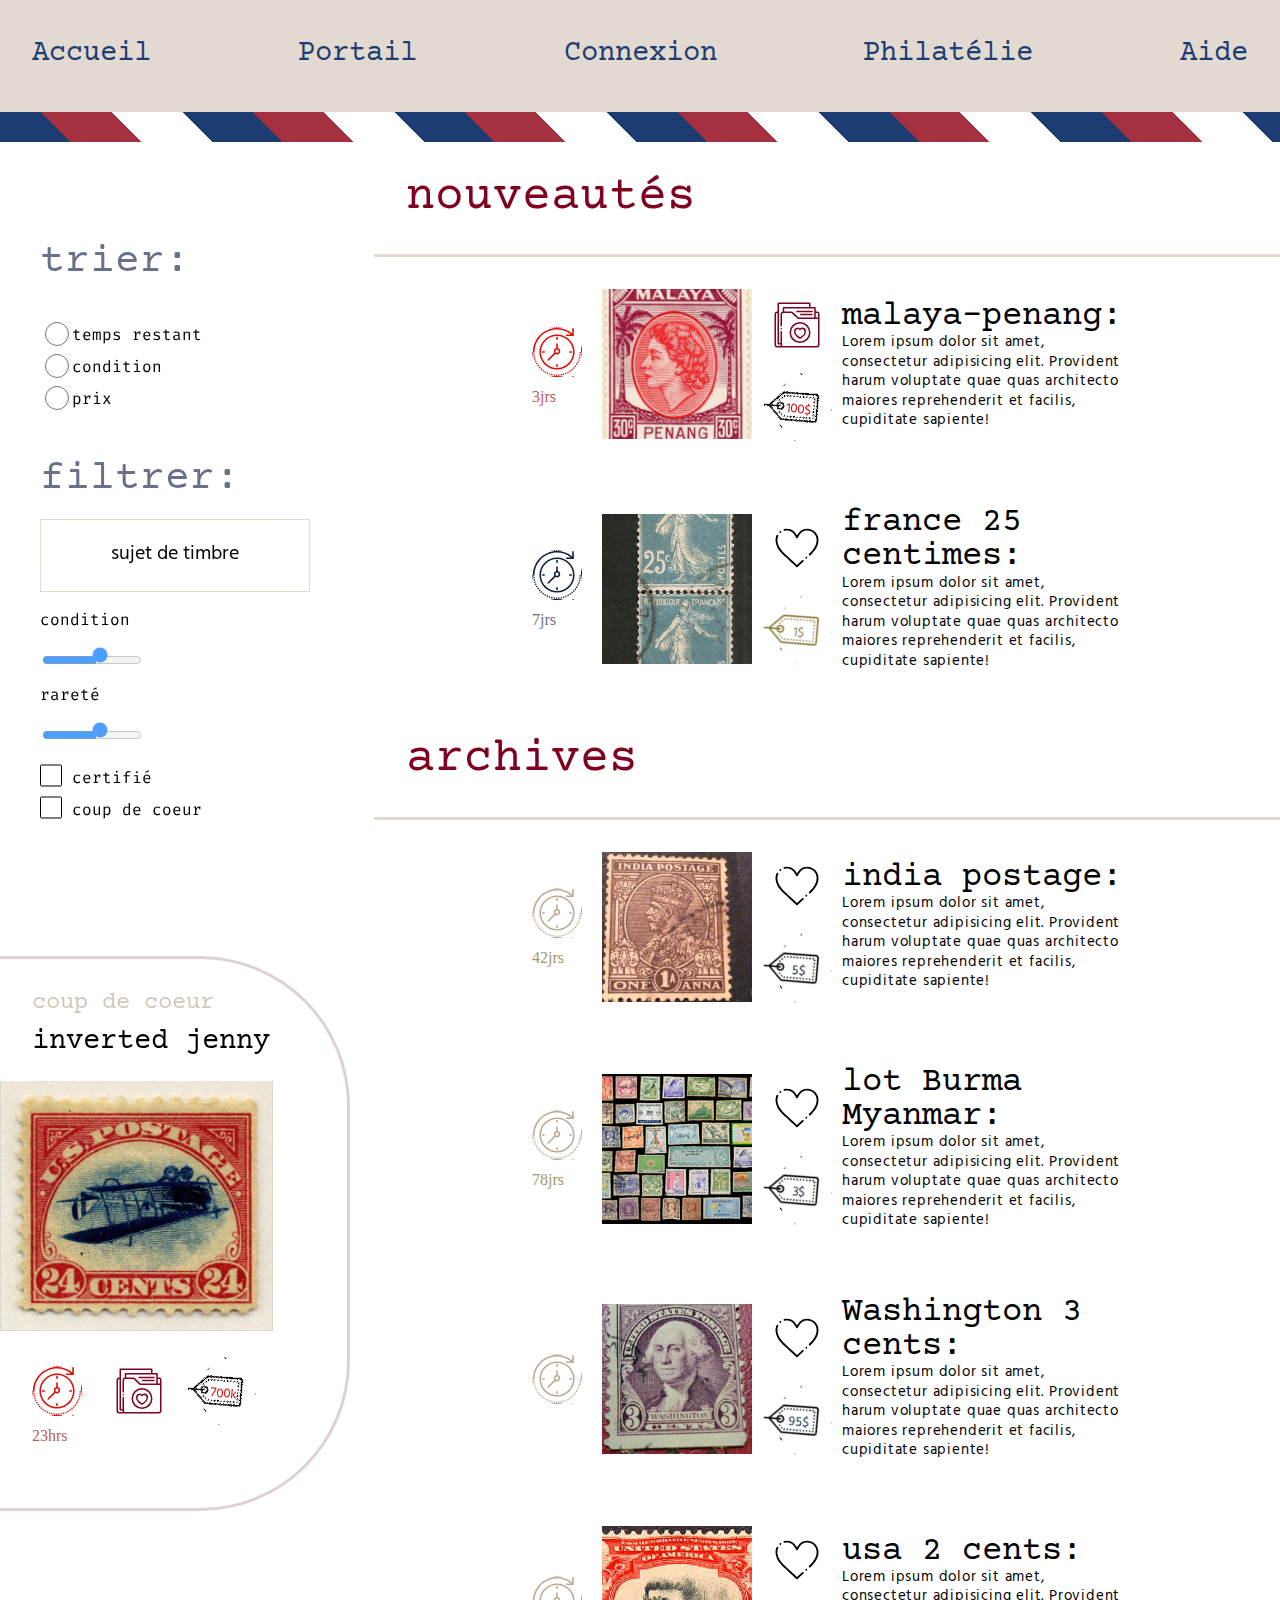
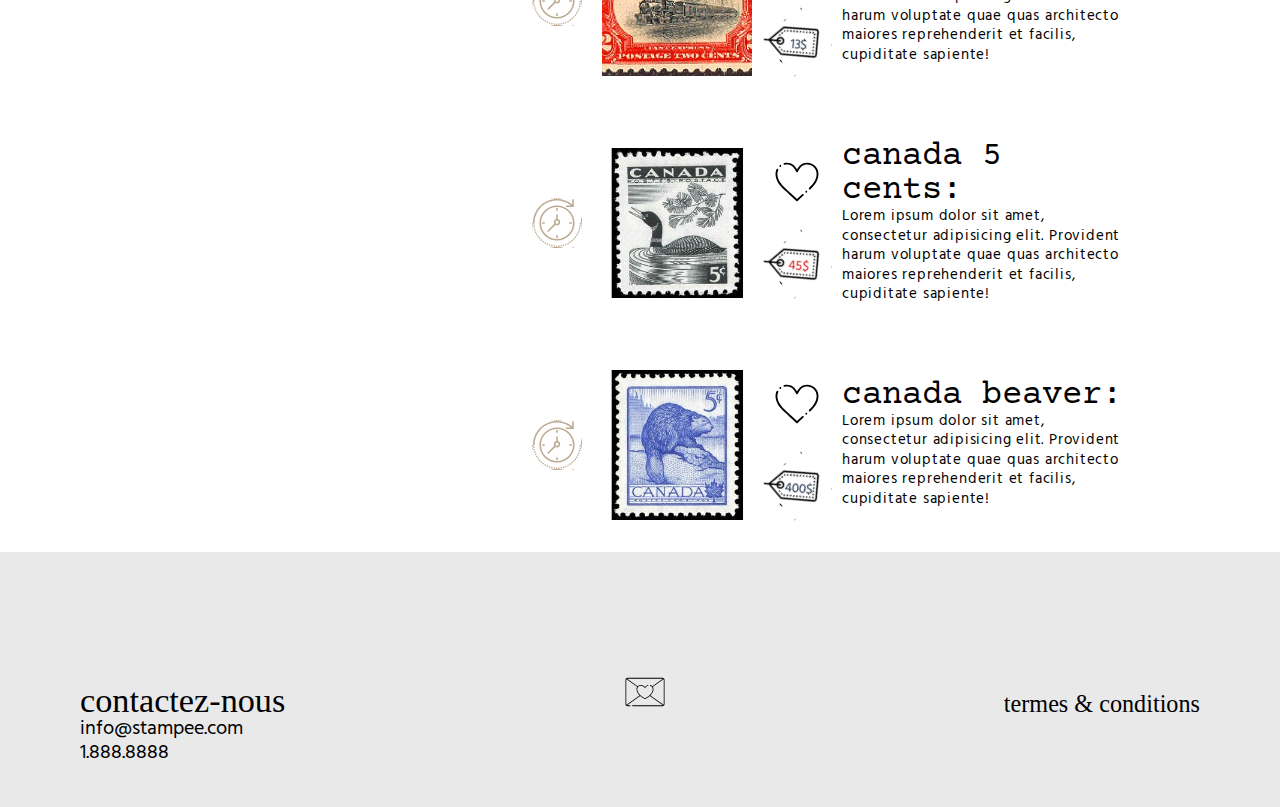
==== commit 6a7ba35a: "adding time left info" ====
--- a/index.html
+++ b/index.html
@@ -95,7 +95,10 @@
                 <h4>inverted jenny</h4>
                 <img src="assets/img/inverted-jenny.webp" alt="">
                 <div class="timbre-boutons">
-                    <button data-timeup="soon" class="button timbre-temps"src="assets/icons/clock.svg"></button>
+                    <div class="conteneur-timbre-temps">
+                        <button data-timeup="soon" class="button timbre-temps"src="assets/icons/clock.svg"></button>
+                        <span>23hrs</span>
+                    </div>
                     <button class="button timbre-suivre active"></button>
                     <button  data-bid="outbid" class="timbre-bid"><span>700k</span></button>
                 </div>
@@ -108,7 +111,10 @@
 
             <h2 class="category-title">nouveautés</h2>
             <article class="carte-timbre-catalogue">
-                <button data-timeup="soon" class="button timbre-temps" src="assets/icons/clock.svg"></button>
+                <div class="conteneur-timbre-temps">
+                    <button data-timeup="soon" class="button timbre-temps" src="assets/icons/clock.svg"></button>
+                    <span>3jrs</span>
+                </div>
                 <a href="./page-timbre.html">
                     <img src="assets/img/malaya-penang-30cents.jpg" alt="" >
                 </a>
@@ -123,7 +129,10 @@
             </article>
 
             <article class="carte-timbre-catalogue">
-                <button data-timeup="later" class="button timbre-temps"src="assets/icons/clock.svg"></button>
+                <div class="conteneur-timbre-temps">
+                    <button data-timeup="later" class="button timbre-temps"src="assets/icons/clock.svg"></button>
+                    <span>7jrs</span>
+                </div>
                 <img src="assets/img/france-25centimes.jpg" alt="">
                 <div class="timbre-boutons">
                     <button class="button timbre-suivre"></button>
@@ -138,7 +147,10 @@
             <h2 class="category-title">archives</h2>
 
             <article class="carte-timbre-catalogue">
-                <button data-timeup="over" class="button timbre-temps"src="assets/icons/clock.svg"></button>
+                <div class="conteneur-timbre-temps">
+                    <button data-timeup="over" class="button timbre-temps"src="assets/icons/clock.svg"></button>
+                    <span>42jrs</span>
+                </div>
                 <img src="assets/img/india-postage-1a.jpg" alt="">
                 <div class="timbre-boutons">
                     <button class="button timbre-suivre"></button>
@@ -151,7 +163,10 @@
             </article>
 
             <article class="carte-timbre-catalogue">
-                <button data-timeup="over" class="button timbre-temps"src="assets/icons/clock.svg"></button>
+                <div class="conteneur-timbre-temps">
+                    <button data-timeup="over" class="button timbre-temps"src="assets/icons/clock.svg"></button>
+                    <span>78jrs</span>
+                </div>
                 <img src="assets/img/lot-burma-myanmar.jpg" alt="">
                 <div class="timbre-boutons">
                     <button class="button timbre-suivre"></button>
--- a/assets/css/styles.css
+++ b/assets/css/styles.css
@@ -12,7 +12,6 @@
 /*components*/
 @import url(components/carte-timbre-catalogue.css);
 @import url(components/filtres-catalogue.css);
-@import url(components/cate-timbre-vedette.css);
 @import url(components/carte-vedette-mini.css);
 @import url(components/section-radios.css);
 @import url(components/boite-timbre-seul.css);
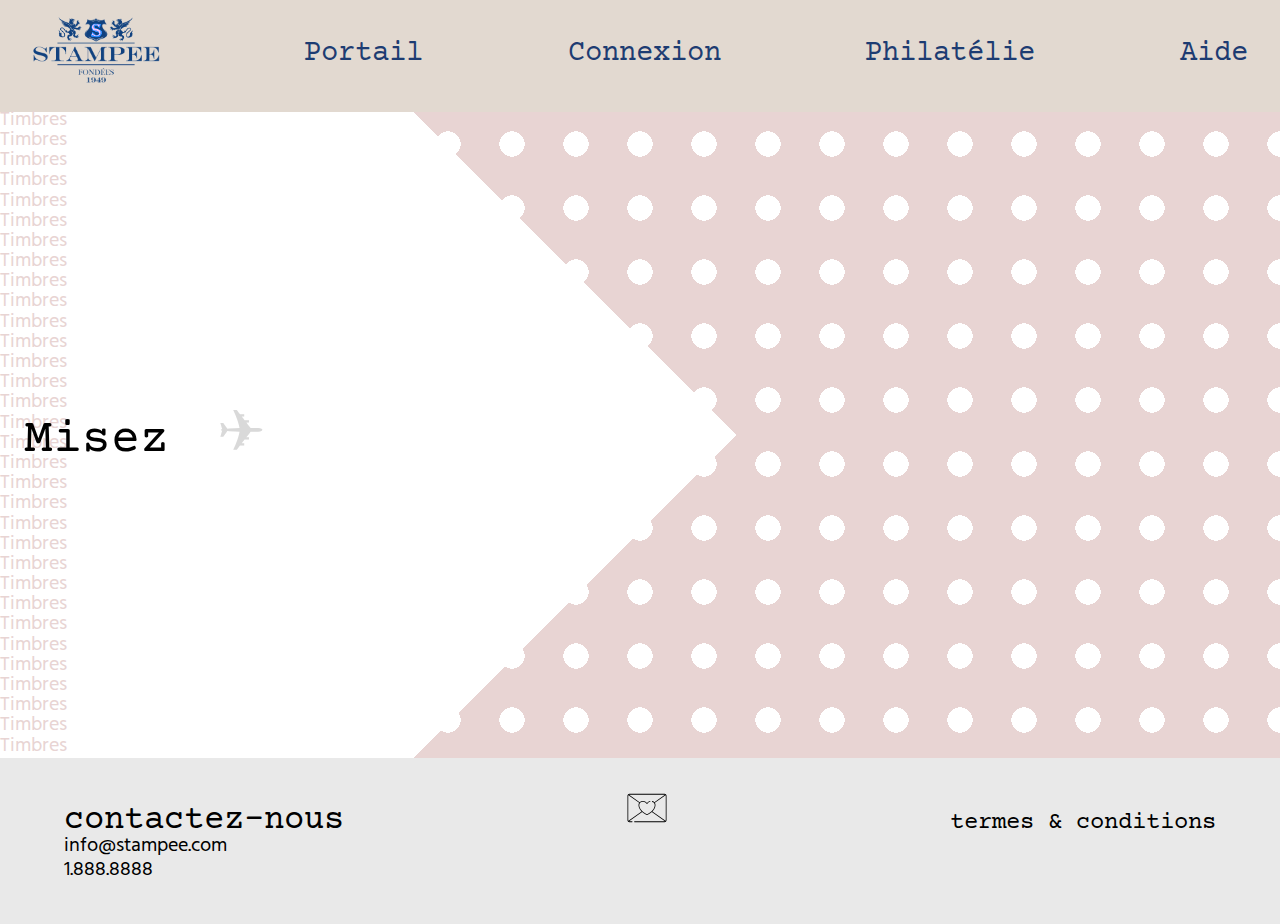
==== commit 0a8b2b32: "cleaning up - final details" ====
--- a/index.html
+++ b/index.html
@@ -2,19 +2,18 @@
 <html lang="en">
 <head>
     <meta charset="UTF-8">
-    <meta http-equiv="X-UA-Compatible" content="IE=edge">
     <meta name="viewport" content="width=device-width, initial-scale=1.0">
     <link rel="stylesheet" href="assets/css/styles.css">
-    <title>Stampee|Enchères</title>
+    <title>Stampee|Timbre</title>
 </head>
-<body>
+<body class="accueil">
     <nav class="nav-principale">
         <div class="nav-principale-toggle">
             <input id="menu-toggle" type="checkbox" />
             <label class="menu-close" for="menu-toggle">✕</label>
             <label class="menu-open" for="menu-toggle">☰</label>
             <div class="nav-principale-options">
-                <a href="#">Accueil</a>
+                <a href="index.html"><img alt="stampee logo" class="logo" src="assets/icons/logo-1.png"></a>
                 <a href="#">Portail</a>
                 <a href="#">Connexion</a>
                 <a href="#">Philatélie</a>
@@ -22,216 +21,43 @@
             </div>
         </div>
     </nav>
-    <div class="airmail-stripes"></div>
-
-    <div class="sections-filtres-timbres">
-        <div class="filtres-conteneur">
-            <form class="filtres-catalogue">
-                <h2>trier: </h2>    
-                <div class="section-radios">
-                    <div class="ascendant">
-                        <input type="radio" name="ordre-sujet" value="temps" id="temps">
-                        <label for="temps">
-                            temps&nbsp;restant
-                        </label>
-                    </div>
-                    <div class="ascendant">
-                        <input type="radio" name="ordre-sujet" value="condition" id="condition">
-                        <label for="condition">
-                            condition
-                        </label>
-                    </div>
-                    <div class="ascendant">
-                        <input type="radio" name="ordre-sujet" value="prix" id="prix">
-                        <label for="prix">
-                            prix
-                        </label>
-                    </div>
-                </div>
-
-                <h2>filtrer: </h2>   
-                <select name="theme" id="">theme
-                    <option value="">sujet de timbre</option>
-                    <option value="animal">animal</option>
-                    <option value="art">art</option>
-                    <option value="historique">historique</option>
-                    <option value="nature">nature</option>
-                    <option value="personne">personne</option>
-                    <option value="vehicule">vehicule</option>
-                </select>
-
-                <div class="range-filtres">
-                    <label>
-                        condition
-                    </label>
-                    <input type="range" name="filter-condition" id="" min="0" max="5" step="1">
-                </div>
-                <div class="range-filtres">
-                    <label>
-                        rareté
-                    </label>
-                    <input type="range" name="filter-rareté" id="" min="0" max="5" step="1">
-                </div>
-                
-                <div class="checkbox-filtres">
-                    <div>
-                        <input type="checkbox" name="certifie" id="certifie">
-                        <label for="certifie">
-                            certifié
-                        </label>
-                    </div>
-
-                    <div>
-                        <input type="checkbox" name="coup-de-coeur" id="coup-de-coeur">
-                        <label for="coup-de-coeur">
-                            coup de coeur
-                        </label>
-                    </div>
-                </div>
-            </form>
-
-            <div class="carte-vedette-mini">
-                <h3>coup de coeur</h3>
-                <h4>inverted jenny</h4>
-                <img src="assets/img/inverted-jenny.webp" alt="">
-                <div class="timbre-boutons">
-                    <div class="conteneur-timbre-temps">
-                        <button data-timeup="soon" class="button timbre-temps"src="assets/icons/clock.svg"></button>
-                        <span>23hrs</span>
-                    </div>
-                    <button class="button timbre-suivre active"></button>
-                    <button  data-bid="outbid" class="timbre-bid"><span>700k</span></button>
-                </div>
-            </div>
-            
+    <main class="boite-envellope">
+        <h1>Misez</h1>
+        <div>
+            <p>Timbres</p>
+            <p>Timbres</p>
+            <p>Timbres</p>
+            <p>Timbres</p>
+            <p>Timbres</p>
+            <p>Timbres</p>
+            <p>Timbres</p>
+            <p>Timbres</p>
+            <p>Timbres</p>
+            <p>Timbres</p>
+            <p>Timbres</p>
+            <p>Timbres</p>
+            <p>Timbres</p>
+            <p>Timbres</p>
+            <p>Timbres</p>
+            <p>Timbres</p>
+            <p>Timbres</p>
+            <p>Timbres</p>
+            <p>Timbres</p>
+            <p>Timbres</p>
+            <p>Timbres</p>
+            <p>Timbres</p>
+            <p>Timbres</p>
+            <p>Timbres</p>
+            <p>Timbres</p>
+            <p>Timbres</p>
+            <p>Timbres</p>
+            <p>Timbres</p>
+            <p>Timbres</p>
+            <p>Timbres</p>
+            <p>Timbres</p>
+            <p>Timbres</p>
         </div>
-
-        
-        <div class="boite-cartes-timbre-catalogue">
-
-            <h2 class="category-title">nouveautés</h2>
-            <article class="carte-timbre-catalogue">
-                <div class="conteneur-timbre-temps">
-                    <button data-timeup="soon" class="button timbre-temps" src="assets/icons/clock.svg"></button>
-                    <span>3jrs</span>
-                </div>
-                <a href="./page-timbre.html">
-                    <img src="assets/img/malaya-penang-30cents.jpg" alt="" >
-                </a>
-                <div class="timbre-boutons">
-                    <button class="button timbre-suivre active"></button>
-                    <button data-bid="outbid" class="timbre-bid active"><span>100$</span></button>
-                </div>
-                <div class="text-timbre">
-                    <h4 class="timbre-nom">malaya-penang</h4>
-                    <p class="timbre-description">Lorem ipsum dolor sit amet, consectetur adipisicing elit. Provident harum voluptate quae quas architecto maiores reprehenderit et facilis, cupiditate sapiente! </p>
-                </div>
-            </article>
-
-            <article class="carte-timbre-catalogue">
-                <div class="conteneur-timbre-temps">
-                    <button data-timeup="later" class="button timbre-temps"src="assets/icons/clock.svg"></button>
-                    <span>7jrs</span>
-                </div>
-                <img src="assets/img/france-25centimes.jpg" alt="">
-                <div class="timbre-boutons">
-                    <button class="button timbre-suivre"></button>
-                    <button data-bid="front-runner" class="timbre-bid"><span>1$</span></button>
-                </div>
-                <div class="text-timbre">
-                    <h4 class="timbre-nom">france 25 centimes</h4>
-                    <p class="timbre-description">Lorem ipsum dolor sit amet, consectetur adipisicing elit. Provident harum voluptate quae quas architecto maiores reprehenderit et facilis, cupiditate sapiente! </p>
-                </div>
-            </article>
-
-            <h2 class="category-title">archives</h2>
-
-            <article class="carte-timbre-catalogue">
-                <div class="conteneur-timbre-temps">
-                    <button data-timeup="over" class="button timbre-temps"src="assets/icons/clock.svg"></button>
-                    <span>42jrs</span>
-                </div>
-                <img src="assets/img/india-postage-1a.jpg" alt="">
-                <div class="timbre-boutons">
-                    <button class="button timbre-suivre"></button>
-                    <button  data-bid="" class="timbre-bid"><span>5$</span></button>
-                </div>
-                <div class="text-timbre">
-                    <h4 class="timbre-nom">india postage</h4>
-                    <p class="timbre-description">Lorem ipsum dolor sit amet, consectetur adipisicing elit. Provident harum voluptate quae quas architecto maiores reprehenderit et facilis, cupiditate sapiente! </p>
-                </div>
-            </article>
-
-            <article class="carte-timbre-catalogue">
-                <div class="conteneur-timbre-temps">
-                    <button data-timeup="over" class="button timbre-temps"src="assets/icons/clock.svg"></button>
-                    <span>78jrs</span>
-                </div>
-                <img src="assets/img/lot-burma-myanmar.jpg" alt="">
-                <div class="timbre-boutons">
-                    <button class="button timbre-suivre"></button>
-                    <button  data-bid="" class="timbre-bid"><span>3$</span></button>
-                </div>
-                <div class="text-timbre">
-                    <h4 class="timbre-nom">lot Burma Myanmar</h4>
-                    <p class="timbre-description">Lorem ipsum dolor sit amet, consectetur adipisicing elit. Provident harum voluptate quae quas architecto maiores reprehenderit et facilis, cupiditate sapiente! </p>
-                </div>
-            </article>
-
-            <article class="carte-timbre-catalogue">
-                <button data-timeup="over" class="button timbre-temps"src="assets/icons/clock.svg"></button>
-                <img src="assets/img/washington-3cents.webp" alt="">
-                <div class="timbre-boutons">
-                    <button class="button timbre-suivre"></button>
-                    <button data-bid="" class="timbre-bid"><span>95$</span></button>
-                </div>
-                <div class="text-timbre">
-                    <h4 class="timbre-nom">Washington 3 cents</h4>
-                    <p class="timbre-description">Lorem ipsum dolor sit amet, consectetur adipisicing elit. Provident harum voluptate quae quas architecto maiores reprehenderit et facilis, cupiditate sapiente! </p>
-                </div>
-            </article>
-
-            <article class="carte-timbre-catalogue">
-                <button data-timeup="over" class="button timbre-temps"src="assets/icons/clock.svg"></button>
-                <img src="assets/img/usa-2cents.jpg" alt="">
-                <div class="timbre-boutons">
-                    <button class="button timbre-suivre"></button>
-                    <button data-bid="" class="timbre-bid"><span>13$</span></button>
-                </div>
-                <div class="text-timbre">
-                    <h4 class="timbre-nom">usa 2 cents</h4>
-                    <p class="timebre-description">Lorem ipsum dolor sit amet, consectetur adipisicing elit. Provident harum voluptate quae quas architecto maiores reprehenderit et facilis, cupiditate sapiente! </p>
-                </div>
-            </article>
-            <article class="carte-timbre-catalogue">
-                <button data-timeup="over" class="button timbre-temps"src="assets/icons/clock.svg"></button>
-                <img src="assets/img/canada-5cents.jpg" alt="">
-                <div class="timbre-boutons">
-                    <button class="button timbre-suivre"></button>
-                    <button data-bid="outbid" class="timbre-bid"><span>45$</span></button>
-                </div>
-                <div class="text-timbre">
-                    <h4 class="timbre-nom">canada 5 cents</h4>
-                    <p class="timebre-description">Lorem ipsum dolor sit amet, consectetur adipisicing elit. Provident harum voluptate quae quas architecto maiores reprehenderit et facilis, cupiditate sapiente! </p>
-                </div>
-            </article>
-
-            <article class="carte-timbre-catalogue">
-                <button data-timeup="over" class="button timbre-temps"src="assets/icons/clock.svg"></button>
-                <img src="assets/img/canada-5cents-beaver.jpg" alt="">
-                <div class="timbre-boutons">
-                    <button class="button timbre-suivre"></button>
-                    <button data-bid="" class="timbre-bid"><span>400$</span></button>
-                </div>
-                <div class="text-timbre">
-                    <h4 class="timbre-nom">canada beaver</h4>
-                    <p class="timebre-description">Lorem ipsum dolor sit amet, consectetur adipisicing elit. Provident harum voluptate quae quas architecto maiores reprehenderit et facilis, cupiditate sapiente! </p>
-                </div>
-            </article>
-
-        </div>
-    </div>
-
+    </main>
     <footer>
         <nav class="nav-secondaire">
             <div>
@@ -244,6 +70,5 @@
             <a class="terms-and-conditions" href="#">termes & conditions</a>
         </nav>
     </footer>
-    
 </body>
 </html>--- a/assets/css/styles.css
+++ b/assets/css/styles.css
@@ -15,6 +15,7 @@
 @import url(components/carte-vedette-mini.css);
 @import url(components/section-radios.css);
 @import url(components/boite-timbre-seul.css);
+@import url(components/boite-envellope.css);
 
 /*layouts*/
 @import url(layouts/sections-filtres-timbres.css);
@@ -22,6 +23,7 @@
 @import url(layouts/nav-secondaire.css);
 @import url(layouts/boite-cartes-timbre-catalogue.css);
 @import url(layouts/filtres-conteneur.css);
+@import url(layouts/accueil.css);
 
 /*atoms*/
 @import url(atoms/button.css);
@@ -34,5 +36,7 @@
 @import url(atoms/range-filtres.css);
 @import url(atoms/checkbox-filtres.css);
 @import url(atoms/image-principale.css);
+@import url(atoms/conteneur-timbre-bouton.css);
+@import url(atoms/logo.css);
 
 
